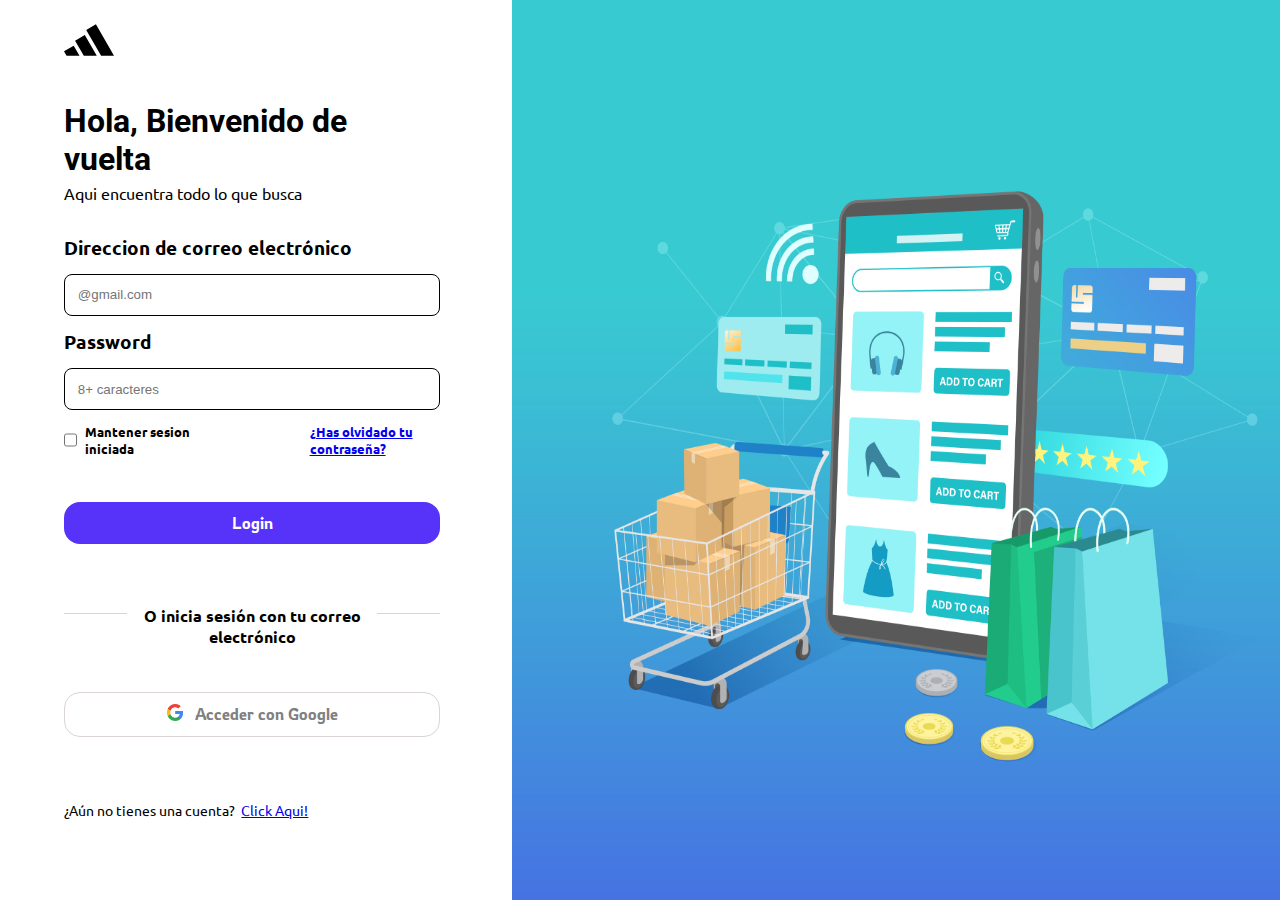
==== Tienda/HTML/Index-Login.html @ df9d28f1 "Se agrego una nueva carpeta" ====
<!DOCTYPE html>
<html lang="en">
<head>
    <meta charset="UTF-8">
    <meta http-equiv="X-UA-Compatible" content="IE=edge">
    <meta name="viewport" content="width=device-width, initial-scale=1.0">
    <link rel="preconnect" href="https://fonts.googleapis.com">
    <link rel="preconnect" href="https://fonts.gstatic.com" crossorigin>
    <link href="https://fonts.googleapis.com/css2?family=Roboto:wght@500&display=swap" rel="stylesheet">
    <link href="https://fonts.googleapis.com/css2?family=Ubuntu:wght@300&display=swap" rel="stylesheet">
    <link href="https://fonts.googleapis.com/css2?family=Rowdies:wght@300&display=swap" rel="stylesheet">
    <link href="https://fonts.googleapis.com/css2?family=Ubuntu:wght@300&display=swap" rel="stylesheet">


    <title>Login-Tienda</title>
    <link rel="stylesheet" href="../CSS/Style-Login.css">
</head>
<body>
    <div class="container">
        <div class="container-login">
            <div class="header body-style">
                <svg xmlns="http://www.w3.org/2000/svg" width="50" height="50" viewBox="0 0 50 50" fill="none">
                    <path fill-rule="evenodd" clip-rule="evenodd" d="M50.0701 39.7718L31.9254 8.33325L22.2068 13.9395L37.112 39.7718H50.0701ZM32.7817 39.7719L20.7971 19.0254L11.0785 24.6317L19.8235 39.7719H32.7817ZM9.71859 29.7344L15.5095 39.7719H2.55134L0 35.3406L9.71859 29.7344Z" fill="black"/>
                </svg>
            </div>
            <div class="body body-style">
                <h1 class="tittle">Hola, Bienvenido de vuelta</h1>
                <p class="texto">Aqui encuentra todo lo que busca</p>
                <form action="">
                    <div class="form">
                        <label for="lbl-email" class="label-email">Direccion de correo electrónico</label>
                        <input type="email" id="lbl-email" class="input-email input" placeholder="@gmail.com">
                        <label for="lbl-password" class="label-pass">Password</label>
                        <input type="password" class="input-pass input" id="lbl-password" placeholder="8+ caracteres">
                        <div class="row-check">
                            <input type="checkbox" role="switch" id="checkbox-sign" class="input-checkbox-sign">
                            <label for="checkbox-sign" class="label-checkbox-sign">Mantener sesion iniciada</label>
                            <a href="#" class="label-checkbox-sign-link">¿Has olvidado tu contraseña?</a>
                        </div>
                        <a href="#" class="btn-login btn">
                            Login
                        </a>
                        <div class="row-email-address">
                            <hr>
                            <p class="texto2 texto">O inicia sesión con tu correo electrónico</p>
                            <hr>
                        </div>
                        <a href="#" class="btn-google btn">
                            <img src="../IMAGENES/logo_google.png" class="logo_google" alt="">
                            <span>Acceder con Google</span>
                        </a>
                    </div>
                </form>
            </div>
            <div class="footer">
                <p>¿Aún no tienes una cuenta?</p>
                <a href="../HTML/Index-Signup.html" class="no_account">
                    <span>Click Aqui!</span>
                </a>
            </div>
        </div>
        <div class="container-img">
            <img class="img-phone-login" src="../IMAGENES/phone_login.jpg" alt="">
        </div>
    </div>
</body>
</html>
---- Tienda/CSS/Style-Login.css ----
@import url('https://fonts.googleapis.com/css2?family=Roboto:wght@500&display=swap');
@import url('https://fonts.googleapis.com/css2?family=Ubuntu:wght@300&display=swap');
@import url('https://fonts.googleapis.com/css2?family=Rowdies:wght@300&display=swap');
*{
    margin: 0%;
    padding: 0%;
}
.container{
    display: flex;
}
.container-login{
    width: 30vw;
    height: 100vh;
}
.body-style{
    padding-left: 4rem; 
    padding-right: 4.5rem;
}
.header{
    padding-top: 3rem ;
    padding-bottom: 4.5rem ;
    padding-left: 4rem;
    padding-right: 4rem;

}
.tittle{
    font-family: 'Roboto', sans-serif;
    font-size: 2rem;
    margin-bottom: 0.3rem ;
}
.texto{
    font-family: 'Ubuntu', sans-serif;
    font-size: 1rem;
    
}
.texto2{
    text-align: center;
}
.form{
    display: flex;
    flex-direction: column;
    gap: 0.8rem;
    margin-top: 2rem;
    font-family: 'Ubuntu', sans-serif;
    font-size: 1.2rem;
    font-weight: bold;
}
.input{
    border: 1px solid black;
    border-radius: 0.5rem;
    outline: none;
    padding: 0.8rem;

}
.row-check{
    display: flex;
    flex-direction: row;
    font-size: 0.8rem;
    
}

.label-checkbox-sign{
    margin-left: 0.5rem;
}
.label-checkbox-sign-link{
    margin-left: 7rem;
}
.btn{
    text-decoration: none;
    text-align: center;
    padding: 0.7rem;
    margin-top: 2rem;
    border-radius: 1rem;
    outline: none;
    cursor: pointer;
    font-family: 'Rowdies', cursive;
    font-size: 1rem;
    font-weight: 100;
}
.btn-login{
    
    background-color: #5732F9 ;
    color: white;
    border: none;
}
.row-email-address{
    margin-top: 3rem;
    display: flex;
    flex-direction: row;
}
hr{
    margin-top: 0.5rem;
    border: 0;
    border-top: 1px #dad4d4 solid;
    width:4.9rem;
}
.btn-google{

    background-color: white ;
    color: grey;
    border: 1px #dad4d4 solid;

}
.logo_google{
    margin-right: 0.5rem;
    padding: 0;
    width: 1rem ;
}
.footer{
    display: flex;
    flex-direction: row;
    gap: 0.4rem;
    padding-top: 4rem ;
    padding-left: 4rem;
    padding-right: 4rem;
    font-family: 'Ubuntu', sans-serif;
    font-size: 0.9rem;
}
.container-img{
    display: flex;
    flex-direction: row;
    float: right;
}
.img-phone-login{
    height:100vh ;
    width: 70vw;
}

@media (max-width:1440px)
{
    .header
    {
        padding-top:1rem ;
        padding-bottom:2rem ;
    }
    .container-login{
        width: 40vw;
    }
    .img-phone-login
    {
        width: 60vw;
    }
   
}
@media (max-width:1024px) {
    .header{
        padding-bottom: 3rem;
        padding-top: 1rem;
    }
    .container-login{
        width: 100vw;
    }
    .container-img{
        display: none;
    }
    .row-email-address{
        justify-content: center;
    }
    hr{
        width: 30.9vw;
    }
    .tittle{
        font-size: 2rem;
    }
    .texto{
        font-size: 1rem;
        
    }
    .form{
        font-size: 1.3rem;
    }
    .texto2{
        font-size: 0.9rem;
    }
    .label-checkbox-sign-link{
        margin-left: 35rem;
    }

}
@media  (max-width:768px){
    .header{
        padding-bottom: 4rem;
        padding-top: 3rem;
    }
    .tittle{
        font-size: 1.8rem;
    }
    .texto{
        font-size: 1rem;
    }
    .form{
        font-size: 1.4rem;
    }
    .input{
        padding: 0.8rem;
    }
    .label-checkbox-sign-link{
        margin-left: 16.6rem;
    }
    .row-check{
        font-size: 0.9rem;
        font-weight: 100;
    }

}
@media  (max-width:425px){
    .label-checkbox-sign-link{
        margin-left: 5.3rem;
    }

}
@media  (max-width:375px){
    .label-checkbox-sign-link{
        margin-left: 1.9rem;
    }


}
@media  (max-width:320px){
    .label-checkbox-sign-link{
        margin-left: 0.5rem;
    }

}
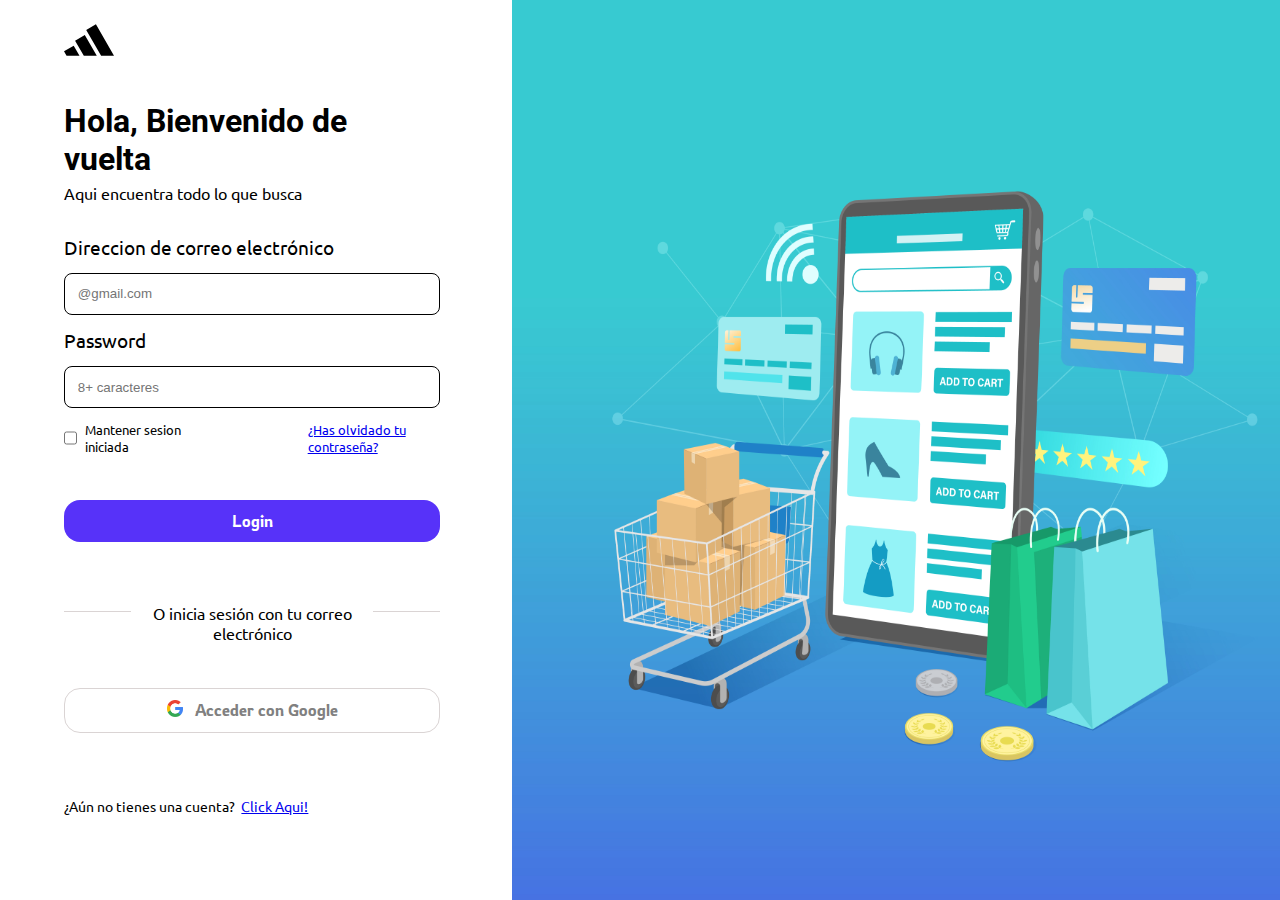
==== commit dbdc4acf: "Correccion de font" ====
--- a/Tienda/HTML/Index-Login.html
+++ b/Tienda/HTML/Index-Login.html
@@ -7,9 +7,9 @@
     <link rel="preconnect" href="https://fonts.googleapis.com">
     <link rel="preconnect" href="https://fonts.gstatic.com" crossorigin>
     <link href="https://fonts.googleapis.com/css2?family=Roboto:wght@500&display=swap" rel="stylesheet">
-    <link href="https://fonts.googleapis.com/css2?family=Ubuntu:wght@300&display=swap" rel="stylesheet">
     <link href="https://fonts.googleapis.com/css2?family=Rowdies:wght@300&display=swap" rel="stylesheet">
     <link href="https://fonts.googleapis.com/css2?family=Ubuntu:wght@300&display=swap" rel="stylesheet">
+
 
 
     <title>Login-Tienda</title>
--- a/Tienda/CSS/Style-Login.css
+++ b/Tienda/CSS/Style-Login.css
@@ -1,6 +1,7 @@
 @import url('https://fonts.googleapis.com/css2?family=Roboto:wght@500&display=swap');
+@import url('https://fonts.googleapis.com/css2?family=Rowdies:wght@300&display=swap');
 @import url('https://fonts.googleapis.com/css2?family=Ubuntu:wght@300&display=swap');
-@import url('https://fonts.googleapis.com/css2?family=Rowdies:wght@300&display=swap');
+
 *{
     margin: 0%;
     padding: 0%;
@@ -43,7 +44,6 @@
     margin-top: 2rem;
     font-family: 'Ubuntu', sans-serif;
     font-size: 1.2rem;
-    font-weight: bold;
 }
 .input{
     border: 1px solid black;
